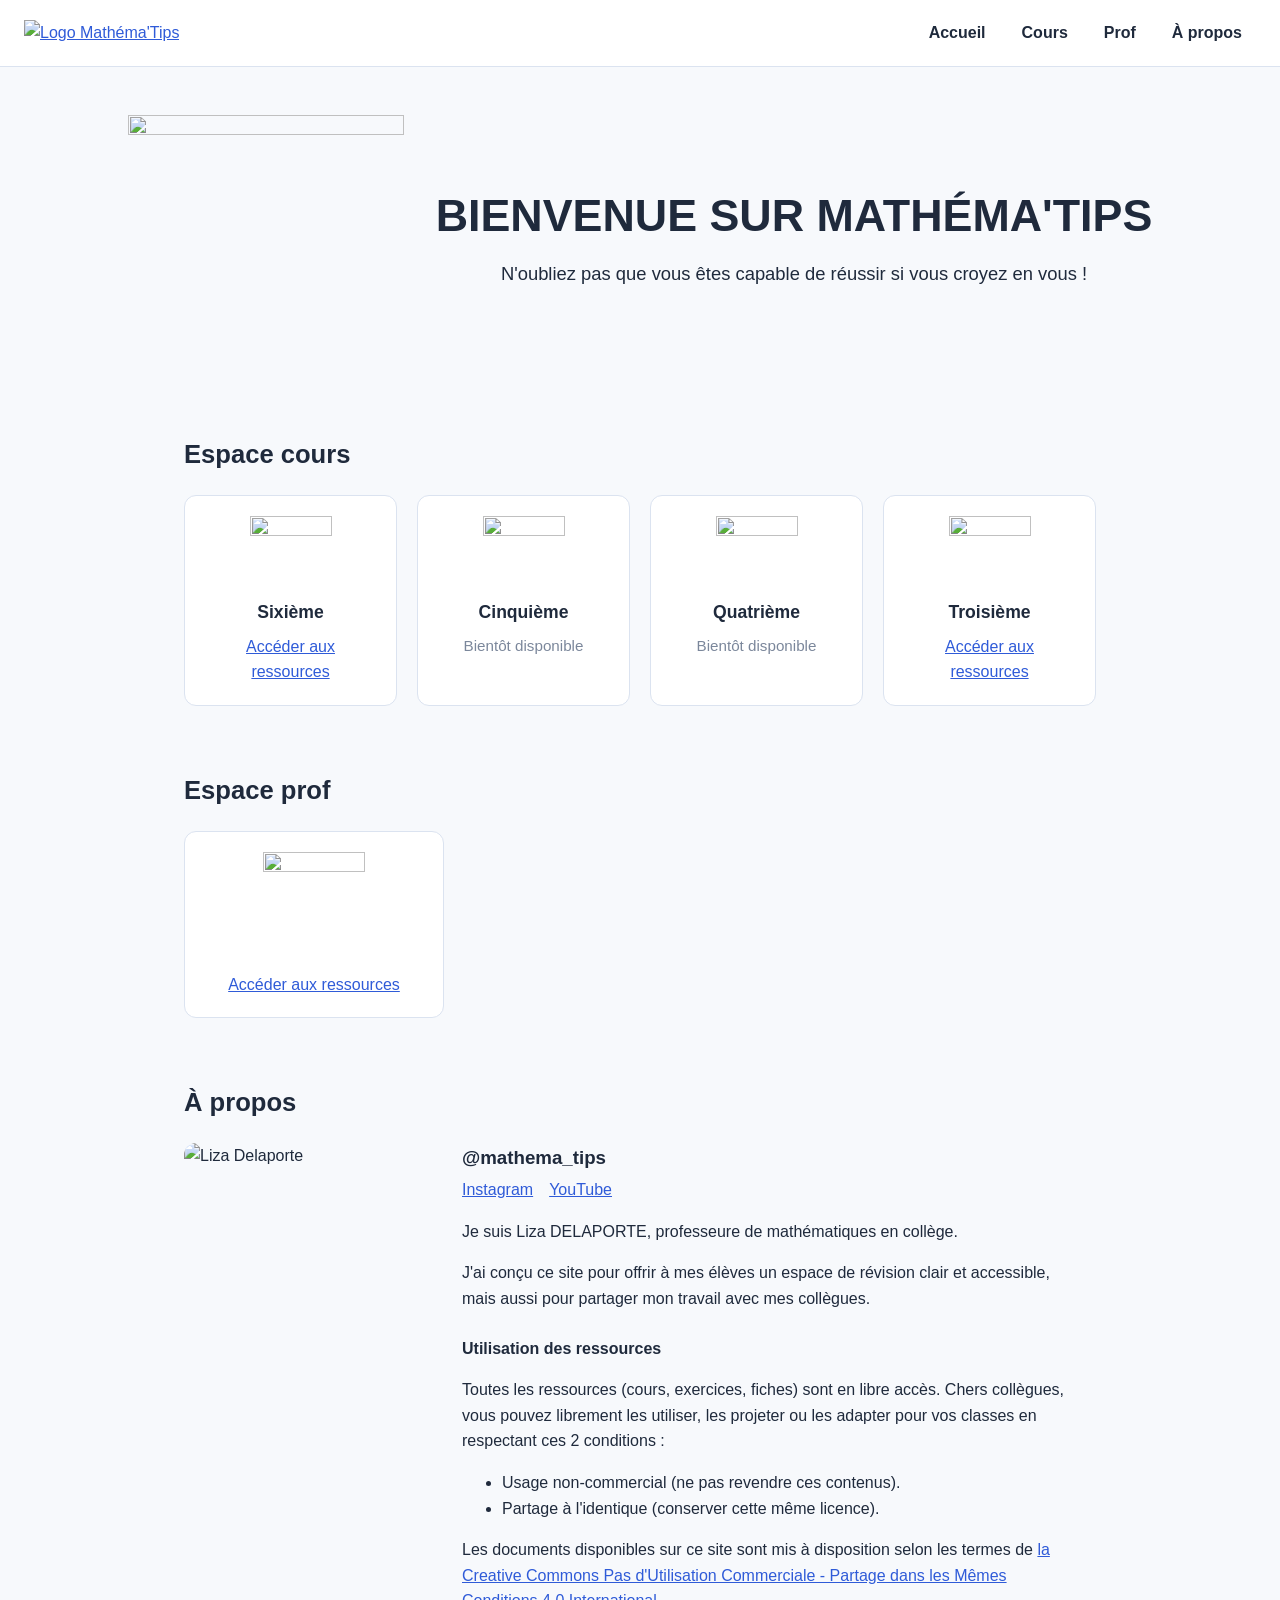
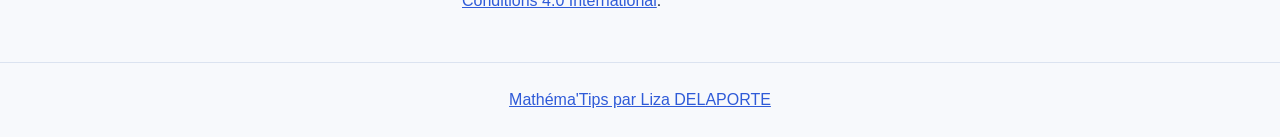
==== index.html @ 928f2255 "Add files via upload" ====
<!DOCTYPE html>
<html lang="fr">
<head>
  <meta charset="UTF-8">
  <meta name="viewport" content="width=device-width, initial-scale=1">
  <title>ACCUEIL | Mathéma'Tips</title>
  <meta name="description" content="Mathéma'Tips : cours, exercices et fiches de mathématiques au collège, par Liza Delaporte.">
  <link rel="stylesheet" href="style.css">
</head>
<body>

<header class="entete">
  <a class="logo" href="index.html">
    <img src="https://static.wixstatic.com/media/4ec4a8_b7a7df6c0a60471f969b9adcae616a0a~mv2.png" alt="Logo Mathéma'Tips" width="149" height="69">
  </a>
  <nav aria-label="Navigation principale">
    <ul class="menu">
      <li><a href="index.html">Accueil</a></li>
      <li class="deroulant">
        <button type="button" aria-haspopup="true">Cours</button>
        <ul class="sous-menu">
          <li><a href="https://ldelaporte.wixsite.com/mathematips/6èmes">Sixièmes</a></li>
          <li><a href="https://ldelaporte.wixsite.com/mathematips/3èmes">Troisièmes</a></li>
        </ul>
      </li>
      <li><a href="https://ldelaporte.wixsite.com/mathematips/prof">Prof</a></li>
      <li><a href="#a-propos">À propos</a></li>
    </ul>
  </nav>
</header>

<main>
  <section class="bandeau">
    <img src="https://static.wixstatic.com/media/4ec4a8_b2b66330cfff4d749a3dc02ed4fb3656~mv2.png" alt="" width="276" height="239">
    <div>
      <h1>Bienvenue sur Mathéma'Tips</h1>
      <p>N'oubliez pas que vous êtes capable de réussir si vous croyez en vous !</p>
    </div>
  </section>

  <section class="bloc" id="cours">
    <h2>Espace cours</h2>
    <div class="grille">
      <article class="carte">
        <img src="https://static.wixstatic.com/media/4ec4a8_ad59832ac12744238883727907895812~mv2.png" alt="" width="82" height="74">
        <h3>Sixième</h3>
        <a href="https://ldelaporte.wixsite.com/mathematips/6èmes">Accéder aux ressources</a>
      </article>
      <article class="carte">
        <img src="https://static.wixstatic.com/media/4ec4a8_853dc3b2393b41a38e9a1dce84ec566f~mv2.png" alt="" width="82" height="74">
        <h3>Cinquième</h3>
        <span class="bientot">Bientôt disponible</span>
      </article>
      <article class="carte">
        <img src="https://static.wixstatic.com/media/4ec4a8_d0e612e559624762935ada992ade34e8~mv2.png" alt="" width="82" height="74">
        <h3>Quatrième</h3>
        <span class="bientot">Bientôt disponible</span>
      </article>
      <article class="carte">
        <img src="https://static.wixstatic.com/media/4ec4a8_e681b627da5448af9451e7aad03f72ad~mv2.png" alt="" width="82" height="74">
        <h3>Troisième</h3>
        <a href="https://ldelaporte.wixsite.com/mathematips/3èmes">Accéder aux ressources</a>
      </article>
    </div>
  </section>

  <section class="bloc" id="prof">
    <h2>Espace prof</h2>
    <article class="carte carte-seule">
      <img src="https://static.wixstatic.com/media/4ec4a8_86b1df2d507845729c732177081833f5~mv2.png" alt="" width="102" height="112">
      <a href="https://ldelaporte.wixsite.com/mathematips/prof">Accéder aux ressources</a>
    </article>
  </section>

  <section class="bloc apropos" id="a-propos">
    <h2>À propos</h2>
    <div class="apropos-contenu">
      <img class="portrait" src="https://static.wixstatic.com/media/4ec4a8_5f6d77358ada4fddb372561439f6dc5a~mv2.jpeg" alt="Liza Delaporte" width="246" height="321">
      <div class="texte">
        <h3>@mathema_tips</h3>
        <p class="reseaux">
          <a href="https://www.instagram.com/mathema_tips/" aria-label="Instagram">Instagram</a>
          <a href="http://www.youtube.com/@mathema_tips" aria-label="YouTube">YouTube</a>
        </p>
        <p>Je suis Liza DELAPORTE, professeure de mathématiques en collège.</p>
        <p>J'ai conçu ce site pour offrir à mes élèves un espace de révision clair et accessible, mais aussi pour partager mon travail avec mes collègues.</p>
        <h4>Utilisation des ressources</h4>
        <p>Toutes les ressources (cours, exercices, fiches) sont en libre accès. Chers collègues, vous pouvez librement les utiliser, les projeter ou les adapter pour vos classes en respectant ces 2 conditions :</p>
        <ul>
          <li>Usage non-commercial (ne pas revendre ces contenus).</li>
          <li>Partage à l'identique (conserver cette même licence).</li>
        </ul>
        <p>Les documents disponibles sur ce site sont mis à disposition selon les termes de
          <a href="https://creativecommons.org/licenses/by-nc-sa/2.0/fr/">la Creative Commons Pas d'Utilisation Commerciale - Partage dans les Mêmes Conditions 4.0 International</a>.</p>
      </div>
    </div>
  </section>
</main>

<footer class="pied">
  <a href="index.html">Mathéma'Tips par Liza DELAPORTE</a>
</footer>

</body>
</html>
---- style.css ----
:root {
  --fond: #f7f9fc;
  --texte: #1f2a3c;
  --principal: #2f5bd8;
  --principal-fonce: #1e3f9f;
  --carte: #ffffff;
  --bord: #dbe3f0;
}
@media (prefers-color-scheme: dark) {
  :root {
    --fond: #121722;
    --texte: #e6ebf5;
    --principal: #7aa2ff;
    --principal-fonce: #a9c1ff;
    --carte: #1b2230;
    --bord: #2b3547;
  }
}
* { box-sizing: border-box; }
html { scroll-behavior: smooth; }
body {
  margin: 0;
  font-family: "Segoe UI", Roboto, Helvetica, Arial, sans-serif;
  line-height: 1.6;
  color: var(--texte);
  background: var(--fond);
}
img { max-width: 100%; height: auto; }
a { color: var(--principal); }
a:hover { color: var(--principal-fonce); }
:focus-visible { outline: 3px solid var(--principal); outline-offset: 2px; }

/* En-tête */
.entete {
  display: flex; flex-wrap: wrap; align-items: center; justify-content: space-between;
  gap: 12px; padding: 12px 24px;
  background: var(--carte); border-bottom: 1px solid var(--bord);
  position: sticky; top: 0; z-index: 10;
}
.menu, .sous-menu { list-style: none; margin: 0; padding: 0; }
.menu { display: flex; gap: 8px; flex-wrap: wrap; }
.menu a, .menu button {
  display: block; padding: 8px 14px; border: 0; background: none;
  font: inherit; font-weight: 600; text-decoration: none; color: var(--texte);
  cursor: pointer; border-radius: 6px;
}
.menu a:hover, .menu button:hover { background: var(--fond); color: var(--principal); }
.deroulant { position: relative; }
.sous-menu {
  display: none; position: absolute; left: 0; top: 100%; min-width: 160px;
  background: var(--carte); border: 1px solid var(--bord); border-radius: 8px; padding: 6px;
}
.deroulant:hover .sous-menu, .deroulant:focus-within .sous-menu { display: block; }

/* Bandeau d'accueil */
.bandeau {
  display: flex; flex-wrap: wrap; align-items: center; justify-content: center;
  gap: 32px; padding: 48px 24px; text-align: center;
}
.bandeau h1 { margin: 0 0 8px; font-size: clamp(1.8rem, 5vw, 2.8rem); text-transform: uppercase; }
.bandeau p { margin: 0; font-size: 1.15rem; }

/* Blocs */
.bloc { max-width: 960px; margin: 0 auto; padding: 32px 24px; }
.bloc h2 { margin: 0 0 20px; font-size: 1.6rem; }
.grille { display: grid; grid-template-columns: repeat(auto-fit, minmax(190px, 1fr)); gap: 20px; }
.carte {
  background: var(--carte); border: 1px solid var(--bord); border-radius: 12px;
  padding: 20px; text-align: center;
  display: flex; flex-direction: column; align-items: center; gap: 8px;
}
.carte h3 { margin: 0; font-size: 1.1rem; }
.carte-seule { max-width: 260px; }
.bientot { color: #7b879b; font-size: 0.95rem; }

/* À propos */
.apropos-contenu { display: flex; flex-wrap: wrap; gap: 32px; align-items: flex-start; }
.portrait { border-radius: 12px; }
.texte { flex: 1 1 320px; max-width: 70ch; }
.texte h3 { margin: 0 0 4px; }
.texte h4 { margin: 24px 0 4px; }
.reseaux { display: flex; gap: 16px; margin: 0 0 12px; }

/* Pied */
.pied { text-align: center; padding: 24px; border-top: 1px solid var(--bord); }

@media (prefers-reduced-motion: reduce) { html { scroll-behavior: auto; } }
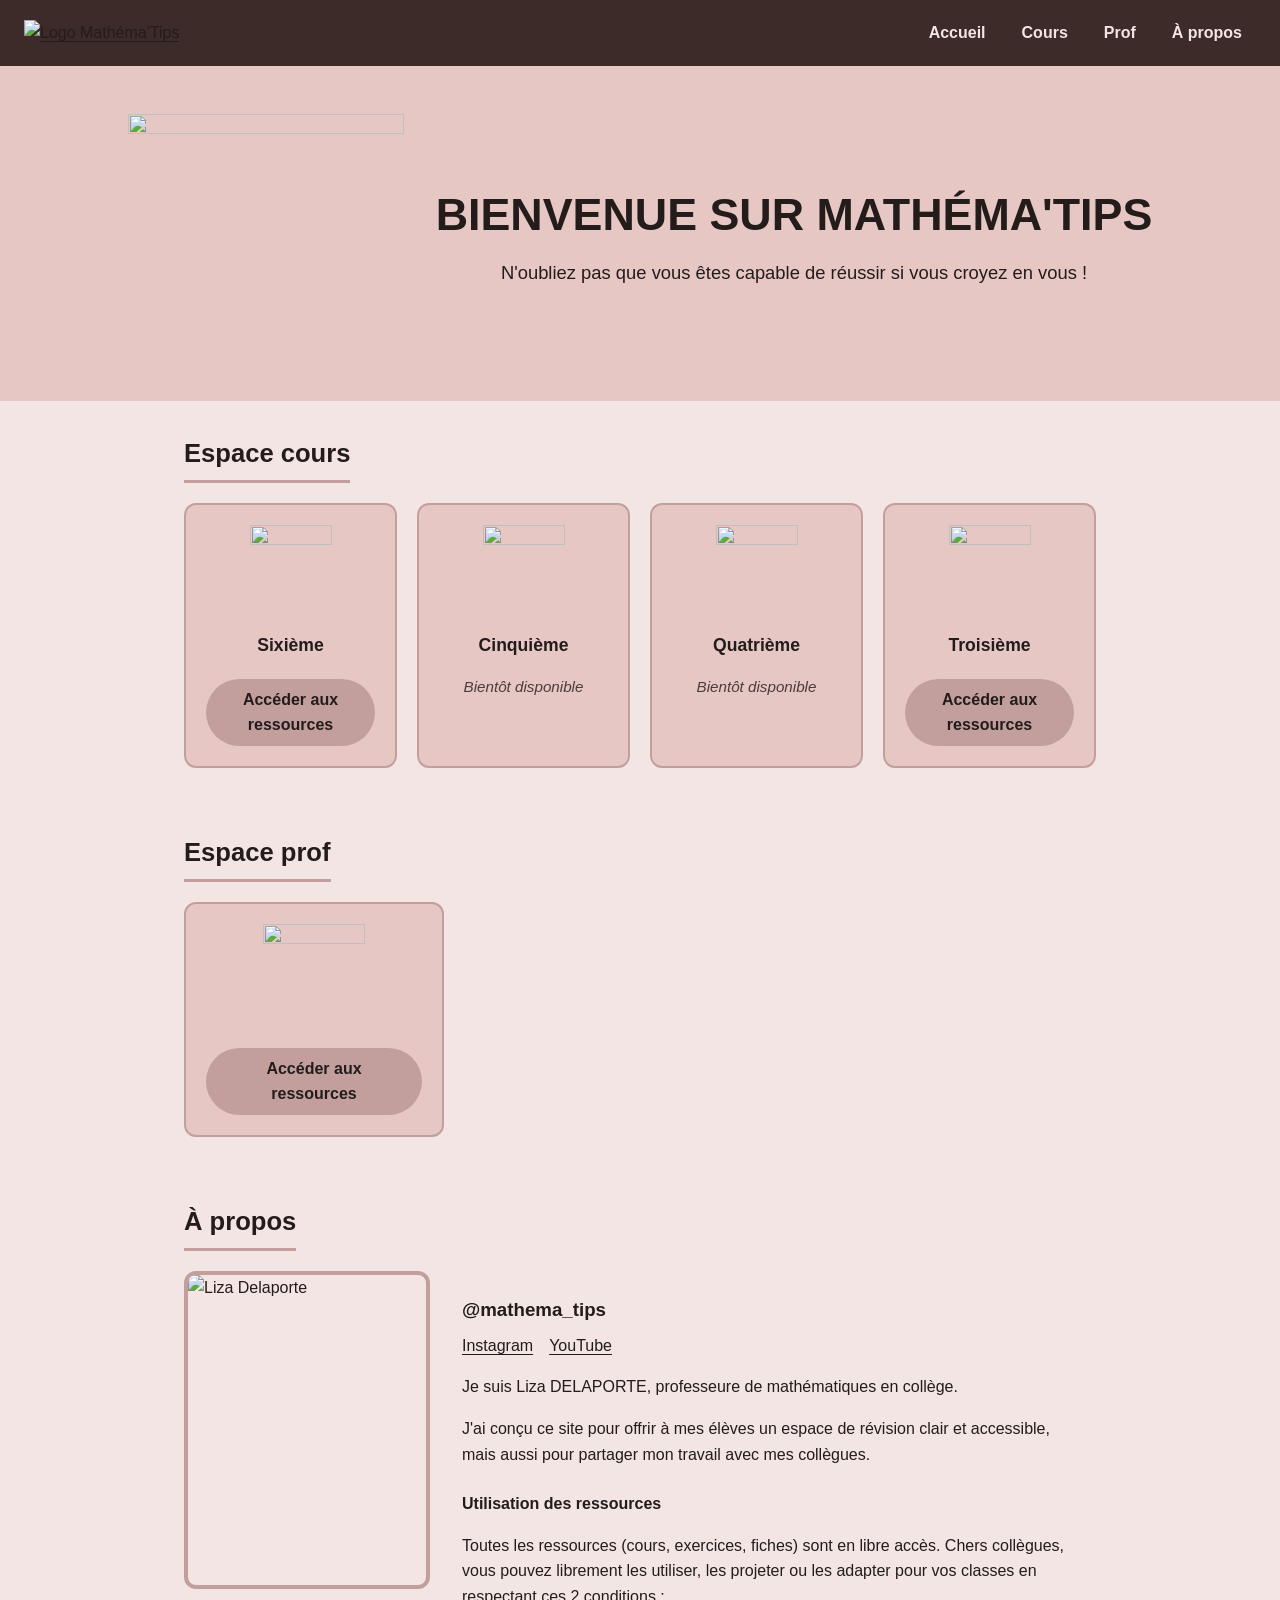
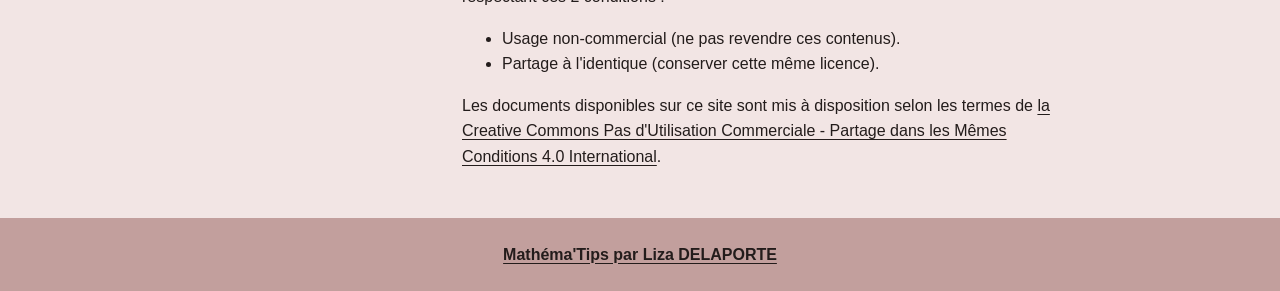
==== commit 60b7441e: "Add files via upload" ====
--- a/index.html
+++ b/index.html
@@ -20,7 +20,7 @@
         <button type="button" aria-haspopup="true">Cours</button>
         <ul class="sous-menu">
           <li><a href="https://ldelaporte.wixsite.com/mathematips/6èmes">Sixièmes</a></li>
-          <li><a href="https://ldelaporte.wixsite.com/mathematips/3èmes">Troisièmes</a></li>
+          <li><a href="3emes.html">Troisièmes</a></li>
         </ul>
       </li>
       <li><a href="https://ldelaporte.wixsite.com/mathematips/prof">Prof</a></li>
@@ -44,7 +44,7 @@
       <article class="carte">
         <img src="https://static.wixstatic.com/media/4ec4a8_ad59832ac12744238883727907895812~mv2.png" alt="" width="82" height="74">
         <h3>Sixième</h3>
-        <a href="https://ldelaporte.wixsite.com/mathematips/6èmes">Accéder aux ressources</a>
+        <a class="bouton" href="https://ldelaporte.wixsite.com/mathematips/6èmes">Accéder aux ressources</a>
       </article>
       <article class="carte">
         <img src="https://static.wixstatic.com/media/4ec4a8_853dc3b2393b41a38e9a1dce84ec566f~mv2.png" alt="" width="82" height="74">
@@ -59,7 +59,7 @@
       <article class="carte">
         <img src="https://static.wixstatic.com/media/4ec4a8_e681b627da5448af9451e7aad03f72ad~mv2.png" alt="" width="82" height="74">
         <h3>Troisième</h3>
-        <a href="https://ldelaporte.wixsite.com/mathematips/3èmes">Accéder aux ressources</a>
+        <a class="bouton" href="3emes.html">Accéder aux ressources</a>
       </article>
     </div>
   </section>
@@ -68,7 +68,7 @@
     <h2>Espace prof</h2>
     <article class="carte carte-seule">
       <img src="https://static.wixstatic.com/media/4ec4a8_86b1df2d507845729c732177081833f5~mv2.png" alt="" width="102" height="112">
-      <a href="https://ldelaporte.wixsite.com/mathematips/prof">Accéder aux ressources</a>
+      <a class="bouton" href="https://ldelaporte.wixsite.com/mathematips/prof">Accéder aux ressources</a>
     </article>
   </section>
 
--- a/style.css
+++ b/style.css
@@ -1,20 +1,9 @@
 :root {
-  --fond: #f7f9fc;
-  --texte: #1f2a3c;
-  --principal: #2f5bd8;
-  --principal-fonce: #1e3f9f;
-  --carte: #ffffff;
-  --bord: #dbe3f0;
-}
-@media (prefers-color-scheme: dark) {
-  :root {
-    --fond: #121722;
-    --texte: #e6ebf5;
-    --principal: #7aa2ff;
-    --principal-fonce: #a9c1ff;
-    --carte: #1b2230;
-    --bord: #2b3547;
-  }
+  --entete: #3D2B2A;   /* uniquement l'en-tête */
+  --accent: #C29F9D;
+  --rose: #E6C7C4;
+  --fond: #F2E5E4;
+  --texte: #231C1B;    /* texte courant (neutre très foncé, lisible) */
 }
 * { box-sizing: border-box; }
 html { scroll-behavior: smooth; }
@@ -26,29 +15,30 @@
   background: var(--fond);
 }
 img { max-width: 100%; height: auto; }
-a { color: var(--principal); }
-a:hover { color: var(--principal-fonce); }
-:focus-visible { outline: 3px solid var(--principal); outline-offset: 2px; }
+a { color: var(--texte); text-underline-offset: 3px; }
+a:hover { text-decoration-thickness: 2px; }
+:focus-visible { outline: 3px solid var(--texte); outline-offset: 2px; }
 
-/* En-tête */
+/* En-tête (seul endroit où #3D2B2A est utilisé) */
 .entete {
   display: flex; flex-wrap: wrap; align-items: center; justify-content: space-between;
   gap: 12px; padding: 12px 24px;
-  background: var(--carte); border-bottom: 1px solid var(--bord);
+  background: var(--entete);
   position: sticky; top: 0; z-index: 10;
 }
+.entete :focus-visible { outline-color: var(--fond); }
 .menu, .sous-menu { list-style: none; margin: 0; padding: 0; }
 .menu { display: flex; gap: 8px; flex-wrap: wrap; }
 .menu a, .menu button {
   display: block; padding: 8px 14px; border: 0; background: none;
-  font: inherit; font-weight: 600; text-decoration: none; color: var(--texte);
+  font: inherit; font-weight: 600; text-decoration: none; color: var(--fond);
   cursor: pointer; border-radius: 6px;
 }
-.menu a:hover, .menu button:hover { background: var(--fond); color: var(--principal); }
+.menu a:hover, .menu button:hover { background: var(--accent); color: var(--texte); }
 .deroulant { position: relative; }
 .sous-menu {
   display: none; position: absolute; left: 0; top: 100%; min-width: 160px;
-  background: var(--carte); border: 1px solid var(--bord); border-radius: 8px; padding: 6px;
+  background: var(--entete); border: 1px solid var(--accent); border-radius: 8px; padding: 6px;
 }
 .deroulant:hover .sous-menu, .deroulant:focus-within .sous-menu { display: block; }
 
@@ -56,32 +46,54 @@
 .bandeau {
   display: flex; flex-wrap: wrap; align-items: center; justify-content: center;
   gap: 32px; padding: 48px 24px; text-align: center;
+  background: var(--rose);
 }
 .bandeau h1 { margin: 0 0 8px; font-size: clamp(1.8rem, 5vw, 2.8rem); text-transform: uppercase; }
 .bandeau p { margin: 0; font-size: 1.15rem; }
 
 /* Blocs */
 .bloc { max-width: 960px; margin: 0 auto; padding: 32px 24px; }
-.bloc h2 { margin: 0 0 20px; font-size: 1.6rem; }
+.bloc h2 {
+  margin: 0 0 20px; font-size: 1.6rem;
+  padding-bottom: 6px; border-bottom: 3px solid var(--accent); display: inline-block;
+}
 .grille { display: grid; grid-template-columns: repeat(auto-fit, minmax(190px, 1fr)); gap: 20px; }
 .carte {
-  background: var(--carte); border: 1px solid var(--bord); border-radius: 12px;
+  background: var(--rose); border: 2px solid var(--accent); border-radius: 12px;
   padding: 20px; text-align: center;
   display: flex; flex-direction: column; align-items: center; gap: 8px;
 }
 .carte h3 { margin: 0; font-size: 1.1rem; }
 .carte-seule { max-width: 260px; }
-.bientot { color: #7b879b; font-size: 0.95rem; }
+.bouton {
+  display: inline-block; margin-top: 4px; padding: 8px 16px; border-radius: 999px;
+  background: var(--accent); color: var(--texte); font-weight: 600; text-decoration: none;
+}
+.bouton:hover { background: var(--texte); color: var(--fond); }
+.bientot { font-size: 0.95rem; font-style: italic; opacity: 0.8; }
 
 /* À propos */
 .apropos-contenu { display: flex; flex-wrap: wrap; gap: 32px; align-items: flex-start; }
-.portrait { border-radius: 12px; }
+.portrait { border-radius: 12px; border: 4px solid var(--accent); }
 .texte { flex: 1 1 320px; max-width: 70ch; }
 .texte h3 { margin: 0 0 4px; }
 .texte h4 { margin: 24px 0 4px; }
 .reseaux { display: flex; gap: 16px; margin: 0 0 12px; }
 
 /* Pied */
-.pied { text-align: center; padding: 24px; border-top: 1px solid var(--bord); }
+.pied { text-align: center; padding: 24px; background: var(--accent); }
+.pied a { font-weight: 600; }
 
 @media (prefers-reduced-motion: reduce) { html { scroll-behavior: auto; } }
+
+/* Page 3èmes */
+.onglets { display: flex; flex-wrap: wrap; gap: 10px; justify-content: center; padding: 24px; }
+.infos { list-style: none; margin: 0 0 20px; padding: 0; display: grid; gap: 12px; }
+.infos li { display: flex; align-items: center; gap: 12px; }
+.bloc h3 { margin: 24px 0 8px; }
+details { background: var(--rose); border: 2px solid var(--accent); border-radius: 12px; padding: 12px 16px; margin-bottom: 12px; }
+summary { cursor: pointer; font-weight: 600; }
+.document { display: block; margin: 12px auto 0; border-radius: 8px; }
+.sequences { margin: 0; padding-left: 20px; columns: 2 280px; column-gap: 32px; }
+.sequences li { margin-bottom: 6px; }
+.menu a[aria-current="page"] { background: var(--accent); color: var(--texte); }
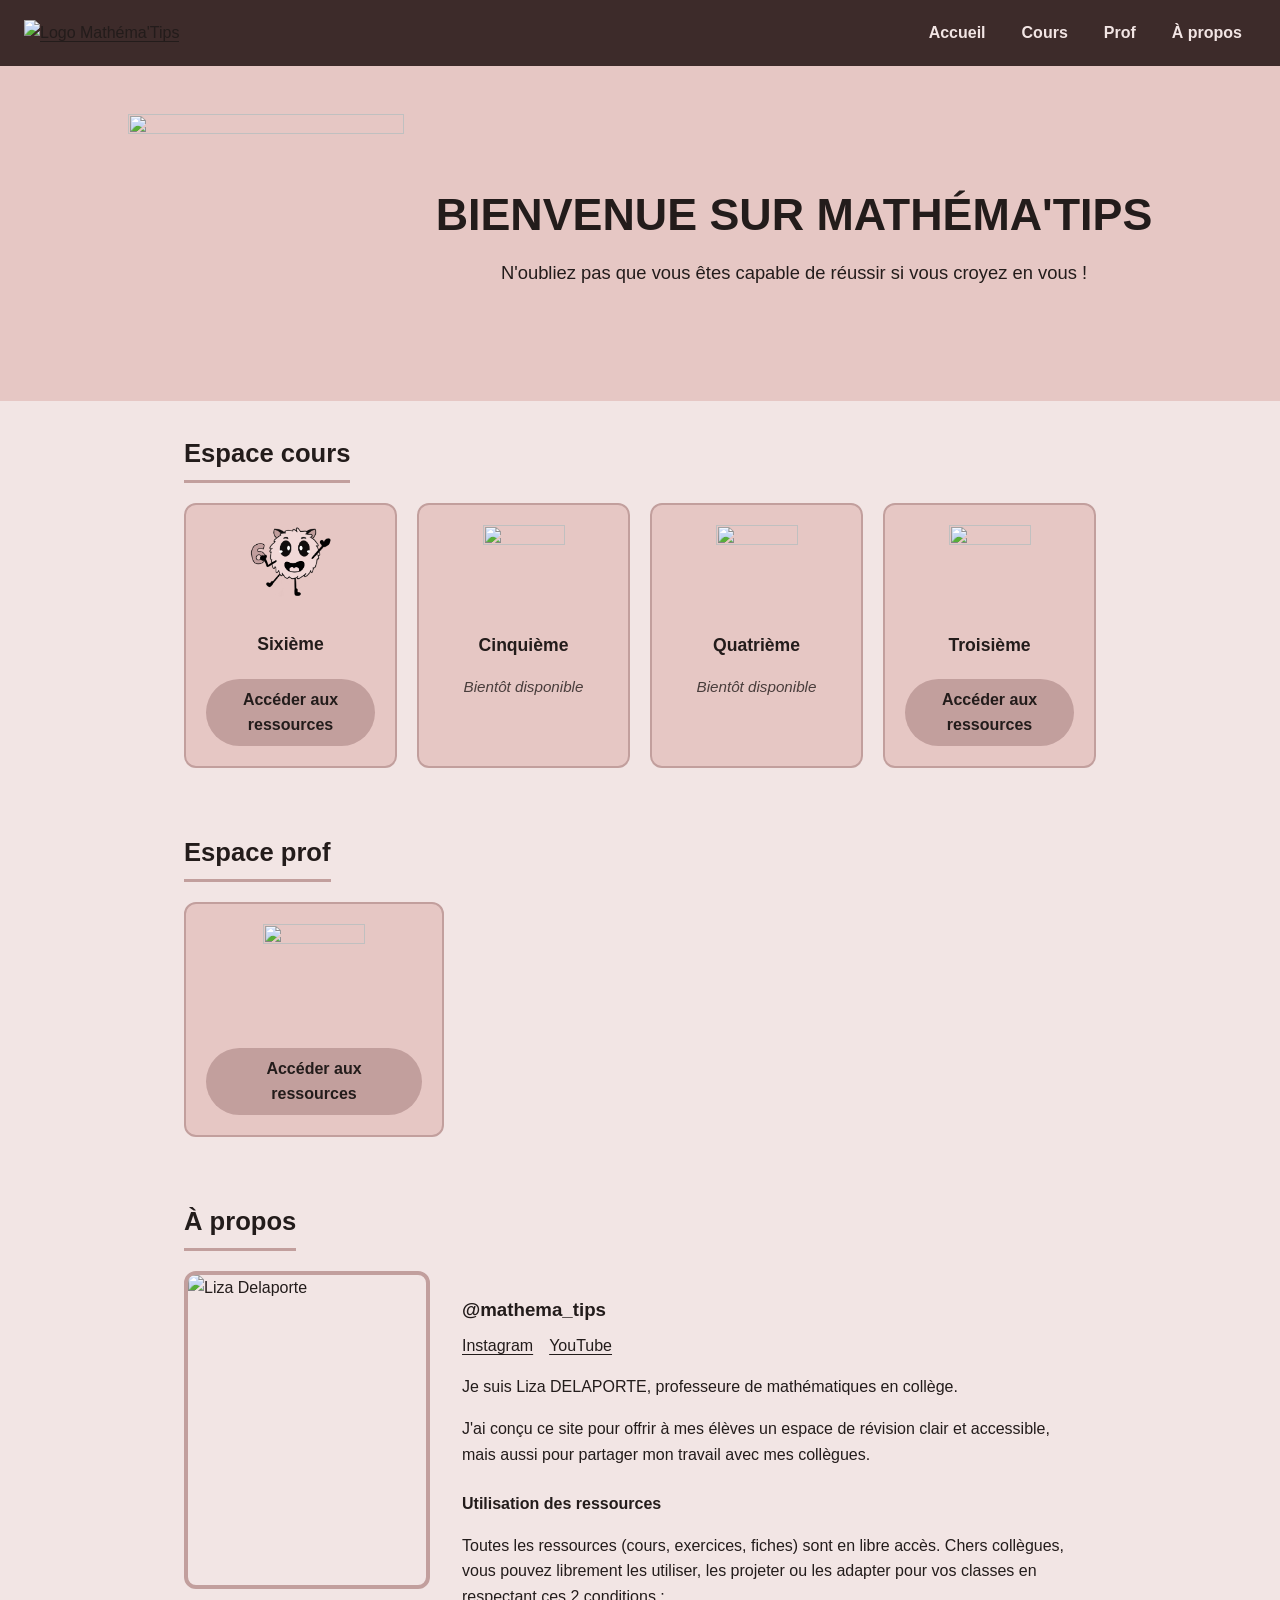
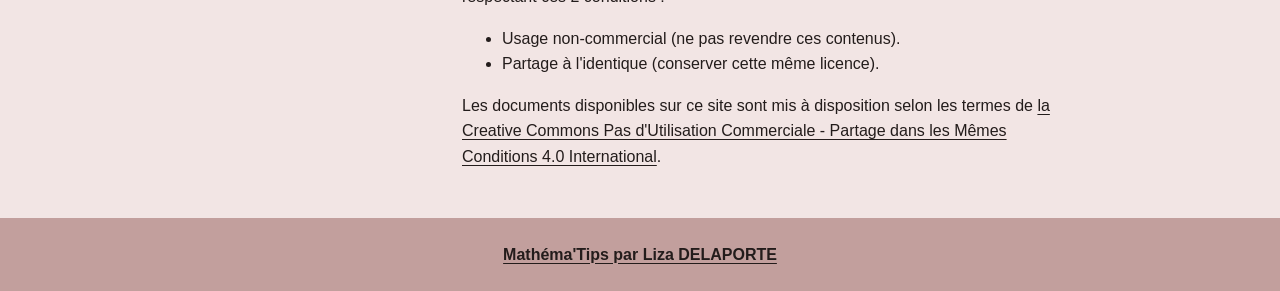
==== commit f0cfb4c5: "Add files via upload" ====
--- a/index.html
+++ b/index.html
@@ -42,7 +42,7 @@
     <h2>Espace cours</h2>
     <div class="grille">
       <article class="carte">
-        <img src="https://static.wixstatic.com/media/4ec4a8_ad59832ac12744238883727907895812~mv2.png" alt="" width="82" height="74">
+        <img src="images/accueil/6eme.png" alt="" width="82" height="74">
         <h3>Sixième</h3>
         <a class="bouton" href="https://ldelaporte.wixsite.com/mathematips/6èmes">Accéder aux ressources</a>
       </article>
--- a/style.css
+++ b/style.css
@@ -97,3 +97,23 @@
 .sequences { margin: 0; padding-left: 20px; columns: 2 280px; column-gap: 32px; }
 .sequences li { margin-bottom: 6px; }
 .menu a[aria-current="page"] { background: var(--accent); color: var(--texte); }
+
+/* Onglets de la page 3èmes */
+.onglets .bouton { border: 0; font: inherit; font-weight: 600; cursor: pointer; }
+.onglets .bouton[aria-pressed="true"] { background: var(--texte); color: var(--fond); }
+.panneau[hidden] { display: none; }
+
+/* Sélecteurs Auto'Tips */
+.selecteurs { display: flex; flex-wrap: wrap; gap: 16px; margin-bottom: 16px; }
+.selecteurs label { display: flex; flex-direction: column; gap: 4px; font-weight: 600; }
+.selecteurs select {
+  font: inherit; padding: 8px 12px; min-width: 140px;
+  border: 2px solid var(--accent); border-radius: 8px; background: var(--rose); color: var(--texte);
+}
+.autotips-figure { margin: 0 0 20px; }
+.document[hidden] { display: none; }
+
+/* Bouton d'action (correction) */
+.bouton-action { border: 0; font: inherit; font-weight: 600; cursor: pointer; margin-bottom: 12px; }
+.bouton-action[aria-expanded="true"] { background: var(--texte); color: var(--fond); }
+.selecteurs select:disabled { opacity: 0.6; cursor: not-allowed; }
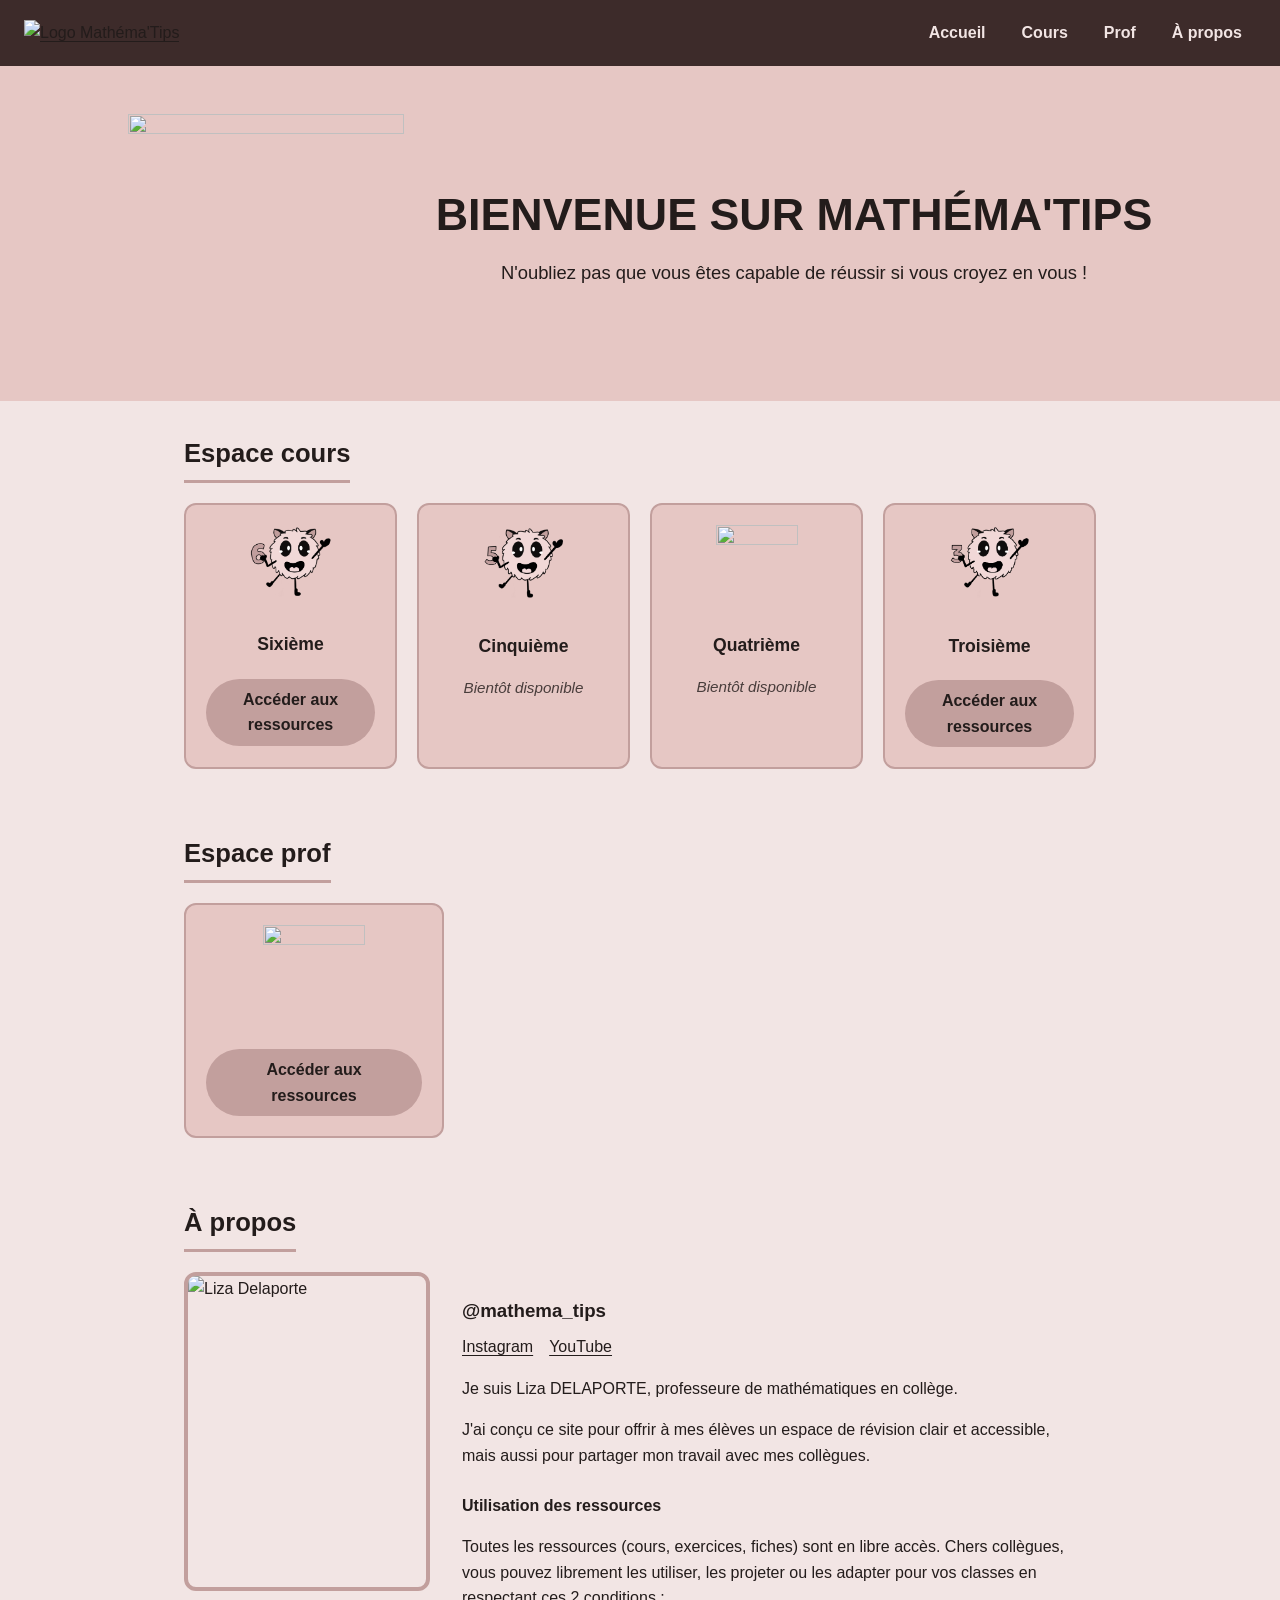
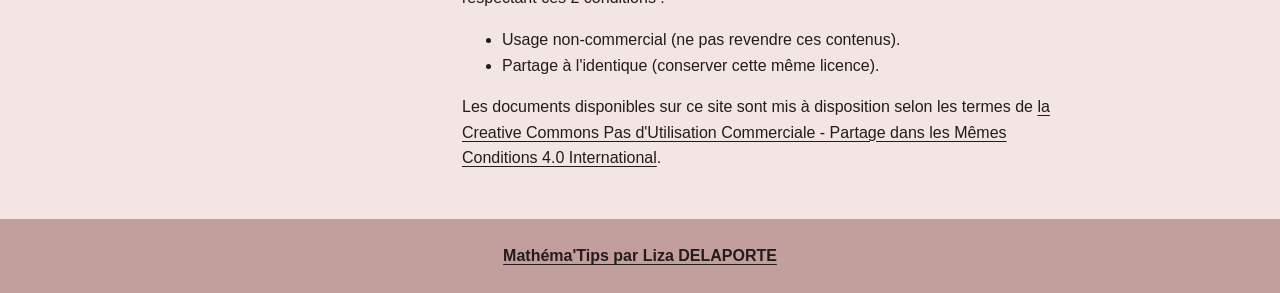
==== commit fc9b054c: "Add files via upload" ====
--- a/index.html
+++ b/index.html
@@ -47,17 +47,17 @@
         <a class="bouton" href="https://ldelaporte.wixsite.com/mathematips/6èmes">Accéder aux ressources</a>
       </article>
       <article class="carte">
-        <img src="https://static.wixstatic.com/media/4ec4a8_853dc3b2393b41a38e9a1dce84ec566f~mv2.png" alt="" width="82" height="74">
+        <img src="images/accueil/5eme.png" alt="" width="82" height="74">
         <h3>Cinquième</h3>
         <span class="bientot">Bientôt disponible</span>
       </article>
       <article class="carte">
-        <img src="https://static.wixstatic.com/media/4ec4a8_d0e612e559624762935ada992ade34e8~mv2.png" alt="" width="82" height="74">
+        <img src="images/accueil/4eme.png" alt="" width="82" height="74">
         <h3>Quatrième</h3>
         <span class="bientot">Bientôt disponible</span>
       </article>
       <article class="carte">
-        <img src="https://static.wixstatic.com/media/4ec4a8_e681b627da5448af9451e7aad03f72ad~mv2.png" alt="" width="82" height="74">
+        <img src="images/accueil/3eme.png" alt="" width="82" height="74">
         <h3>Troisième</h3>
         <a class="bouton" href="3emes.html">Accéder aux ressources</a>
       </article>
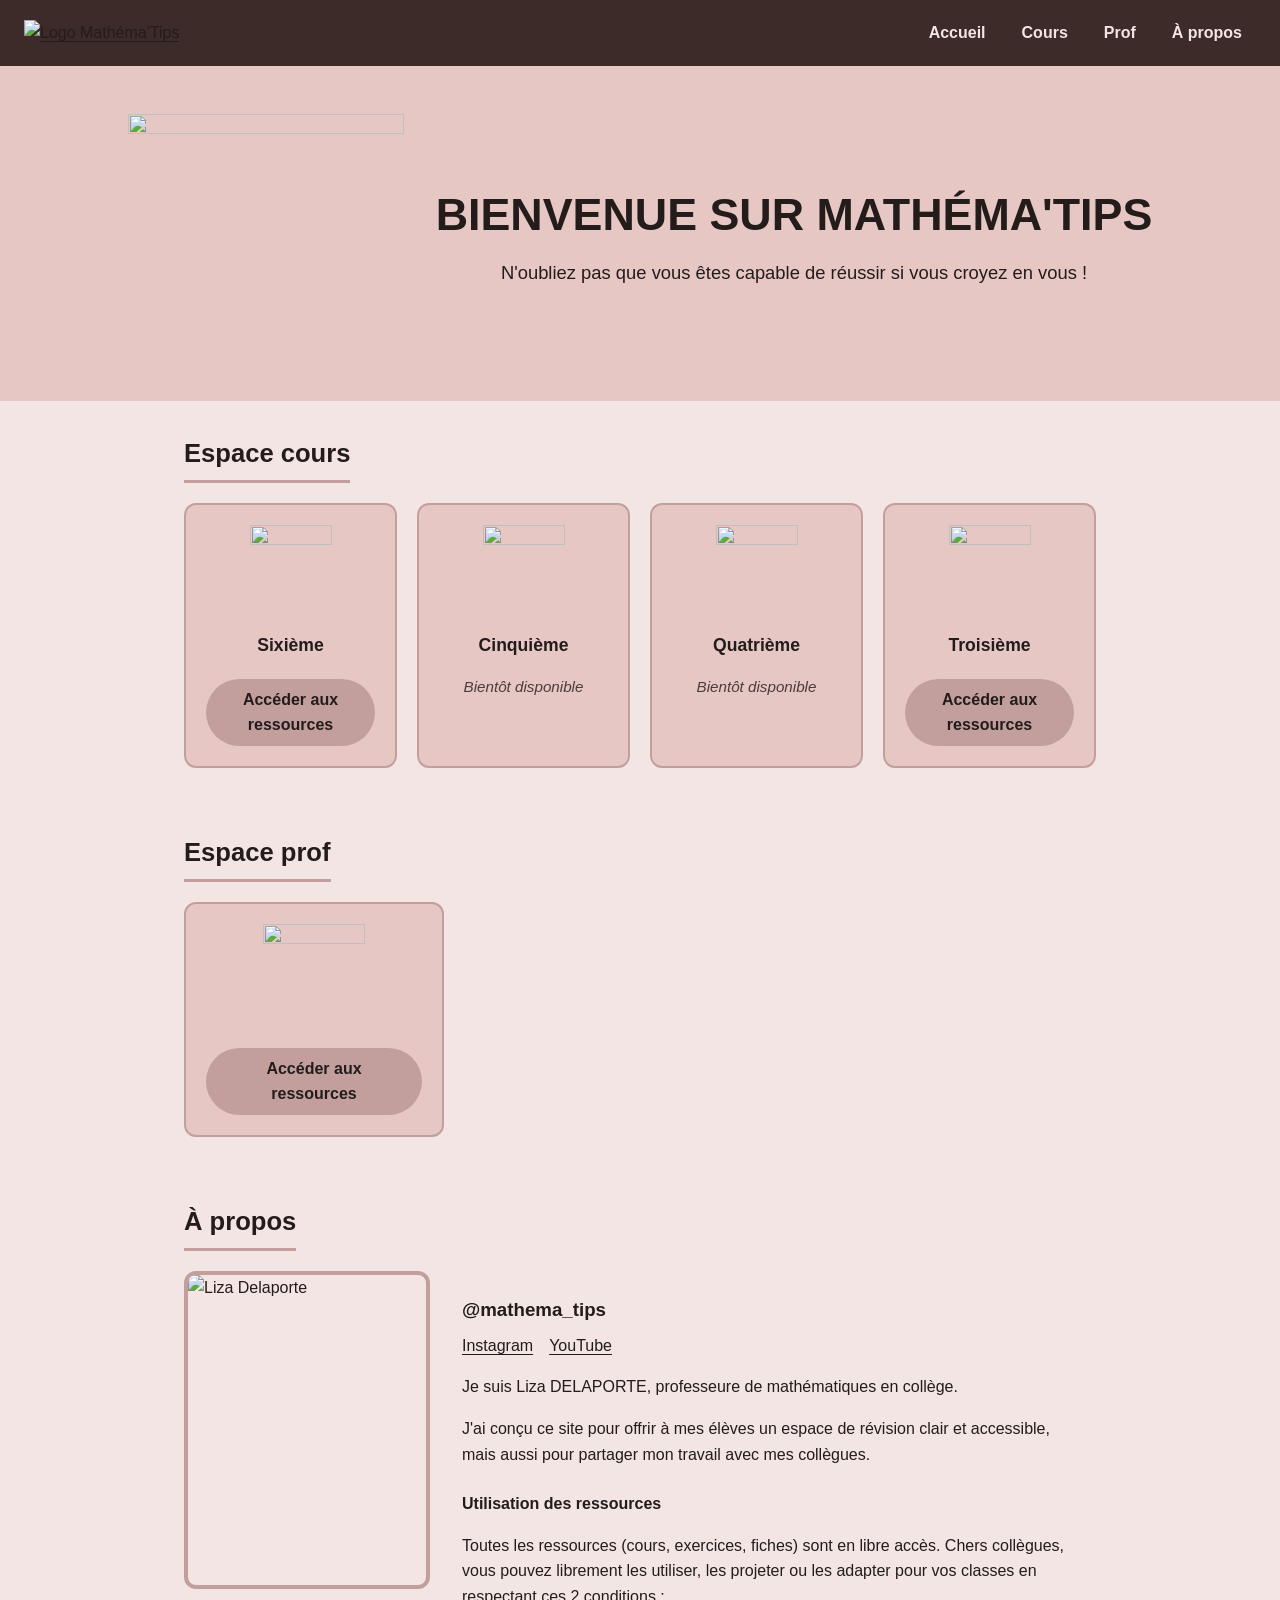
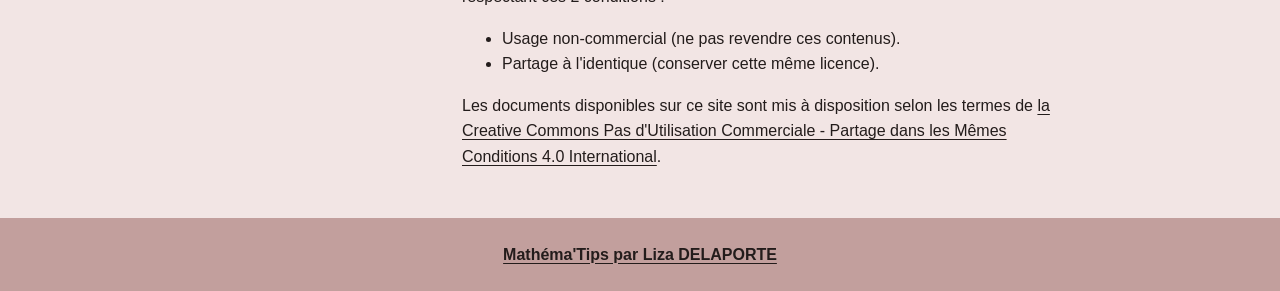
==== commit 736a8c0f: "Add files via upload" ====
--- a/index.html
+++ b/index.html
@@ -11,7 +11,7 @@
 
 <header class="entete">
   <a class="logo" href="index.html">
-    <img src="https://static.wixstatic.com/media/4ec4a8_b7a7df6c0a60471f969b9adcae616a0a~mv2.png" alt="Logo Mathéma'Tips" width="149" height="69">
+    <img src="images/commun/logo.png" alt="Logo Mathéma'Tips" width="149" height="69">
   </a>
   <nav aria-label="Navigation principale">
     <ul class="menu">
@@ -31,7 +31,7 @@
 
 <main>
   <section class="bandeau">
-    <img src="https://static.wixstatic.com/media/4ec4a8_b2b66330cfff4d749a3dc02ed4fb3656~mv2.png" alt="" width="276" height="239">
+    <img src="images/accueil/bandeau.png" alt="" width="276" height="239">
     <div>
       <h1>Bienvenue sur Mathéma'Tips</h1>
       <p>N'oubliez pas que vous êtes capable de réussir si vous croyez en vous !</p>
@@ -42,22 +42,22 @@
     <h2>Espace cours</h2>
     <div class="grille">
       <article class="carte">
-        <img src="images/accueil/6eme.png" alt="" width="82" height="74">
+        <img src="images/accueil/carte-6eme.png" alt="" width="82" height="74">
         <h3>Sixième</h3>
         <a class="bouton" href="https://ldelaporte.wixsite.com/mathematips/6èmes">Accéder aux ressources</a>
       </article>
       <article class="carte">
-        <img src="images/accueil/5eme.png" alt="" width="82" height="74">
+        <img src="images/accueil/carte-5eme.png" alt="" width="82" height="74">
         <h3>Cinquième</h3>
         <span class="bientot">Bientôt disponible</span>
       </article>
       <article class="carte">
-        <img src="images/accueil/4eme.png" alt="" width="82" height="74">
+        <img src="images/accueil/carte-4eme.png" alt="" width="82" height="74">
         <h3>Quatrième</h3>
         <span class="bientot">Bientôt disponible</span>
       </article>
       <article class="carte">
-        <img src="images/accueil/3eme.png" alt="" width="82" height="74">
+        <img src="images/commun/icone-3eme.png" alt="" width="82" height="74">
         <h3>Troisième</h3>
         <a class="bouton" href="3emes.html">Accéder aux ressources</a>
       </article>
@@ -67,7 +67,7 @@
   <section class="bloc" id="prof">
     <h2>Espace prof</h2>
     <article class="carte carte-seule">
-      <img src="https://static.wixstatic.com/media/4ec4a8_86b1df2d507845729c732177081833f5~mv2.png" alt="" width="102" height="112">
+      <img src="images/accueil/carte-prof.png" alt="" width="102" height="112">
       <a class="bouton" href="https://ldelaporte.wixsite.com/mathematips/prof">Accéder aux ressources</a>
     </article>
   </section>
@@ -75,7 +75,7 @@
   <section class="bloc apropos" id="a-propos">
     <h2>À propos</h2>
     <div class="apropos-contenu">
-      <img class="portrait" src="https://static.wixstatic.com/media/4ec4a8_5f6d77358ada4fddb372561439f6dc5a~mv2.jpeg" alt="Liza Delaporte" width="246" height="321">
+      <img class="portrait" src="images/accueil/portrait.jpeg" alt="Liza Delaporte" width="246" height="321">
       <div class="texte">
         <h3>@mathema_tips</h3>
         <p class="reseaux">
--- a/style.css
+++ b/style.css
@@ -117,3 +117,21 @@
 .bouton-action { border: 0; font: inherit; font-weight: 600; cursor: pointer; margin-bottom: 12px; }
 .bouton-action[aria-expanded="true"] { background: var(--texte); color: var(--fond); }
 .selecteurs select:disabled { opacity: 0.6; cursor: not-allowed; }
+
+/* Auto'Tips : questions générées */
+.questions { list-style: decimal; padding-left: 1.4em; display: grid; gap: 14px; margin: 0 0 16px; }
+.questions li { background: var(--rose); border: 2px solid var(--accent); border-radius: 12px; padding: 14px 16px; }
+.questions li::marker { font-weight: 700; }
+.enonce { margin-bottom: 10px; }
+.champ-reponse {
+  width: 100%; max-width: 420px; font: inherit; padding: 8px 12px;
+  border: 2px solid var(--accent); border-radius: 8px; background: var(--fond); color: var(--texte);
+}
+.reponse { margin-top: 10px; padding: 8px 12px; border-left: 4px solid var(--texte); background: var(--fond); border-radius: 4px; }
+.actions { display: flex; flex-wrap: wrap; gap: 10px; }
+.frac { display: inline-flex; flex-direction: column; align-items: center; vertical-align: middle; margin: 0 0.15em; line-height: 1.15; font-size: 0.95em; }
+.frac > span:first-child { border-bottom: 1.5px solid currentColor; padding: 0 0.25em 0.05em; }
+.frac > span:last-child { padding: 0.05em 0.25em 0; }
+.tableau-prop { border-collapse: collapse; margin-top: 8px; background: var(--fond); }
+.tableau-prop th, .tableau-prop td { border: 1px solid var(--accent); padding: 6px 12px; text-align: center; }
+.tableau-prop th { text-align: left; background: var(--accent); }
